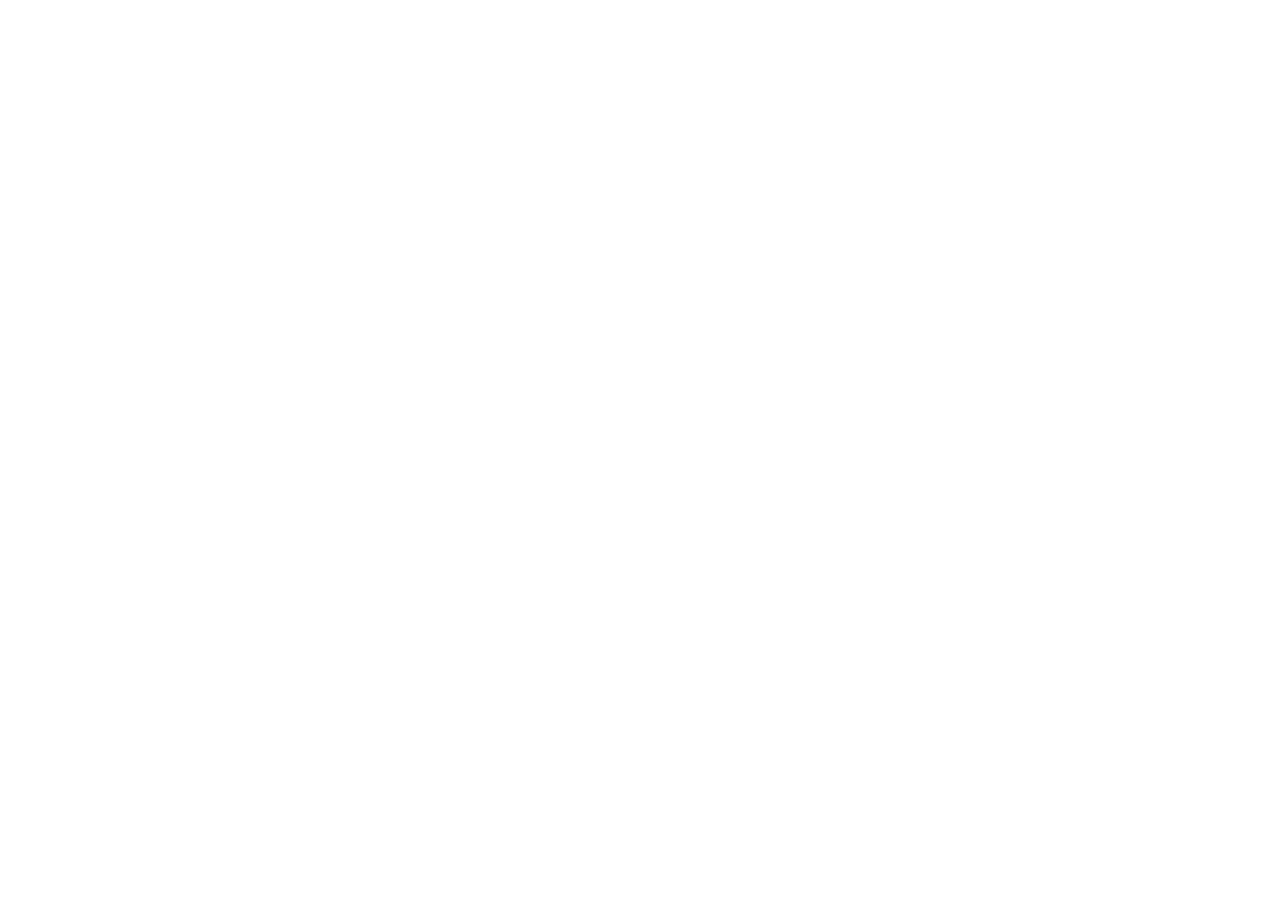
==== index.html @ 4617fd54 "first commit" ====
<!DOCTYPE html>
<html lang="en">
  <head>
    <meta charset="UTF-8" />
    <meta http-equiv="X-UA-Compatible" content="IE=edge" />
    <meta name="viewport" content="width=device-width, initial-scale=1.0" />
    <title>Profile card component</title>
  </head>
  <body>
      
  </body>
</html>
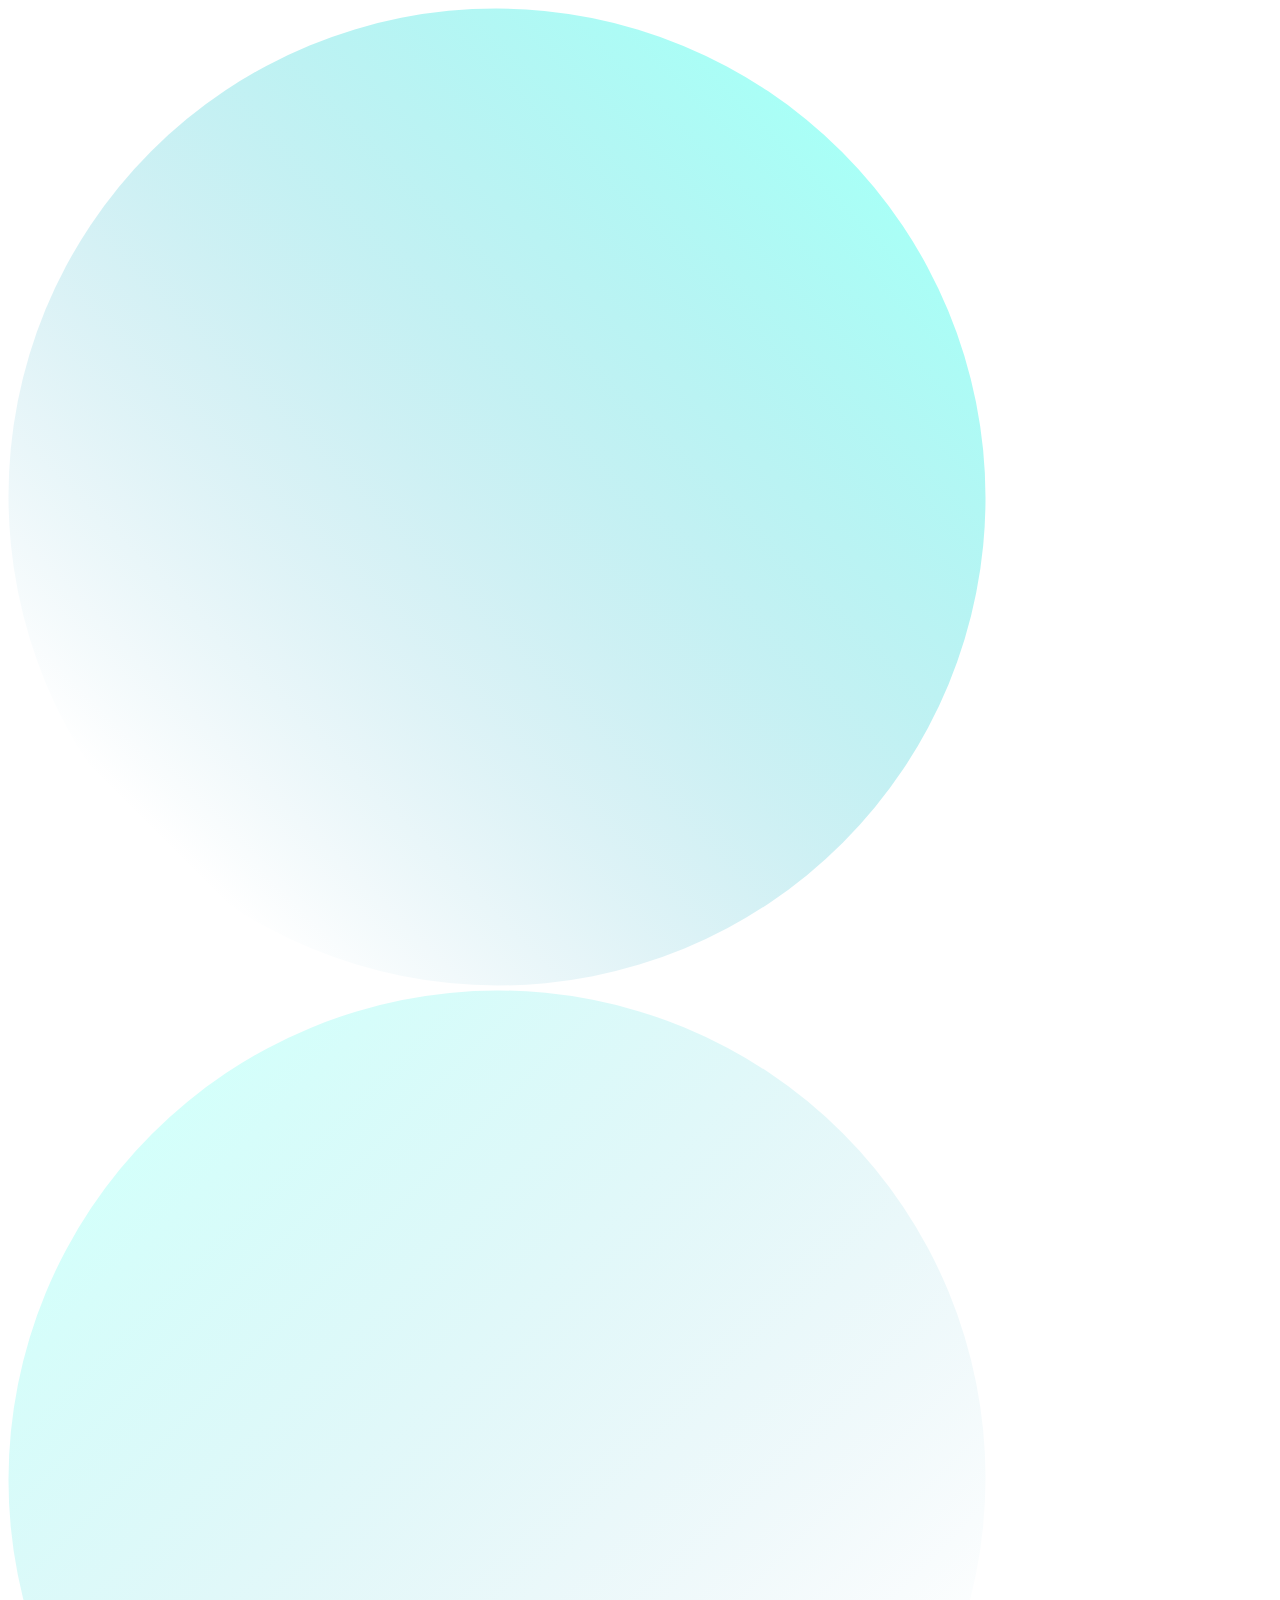
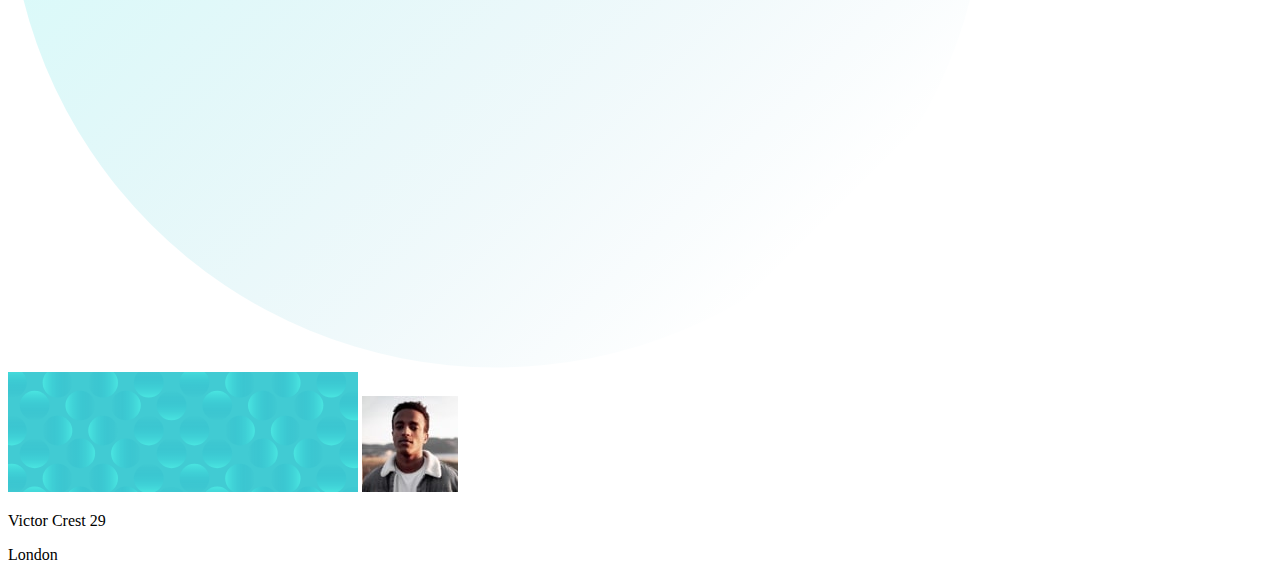
==== commit 7b9a7f57: "Agregando imagenes al html" ====
--- a/index.html
+++ b/index.html
@@ -4,9 +4,29 @@
     <meta charset="UTF-8" />
     <meta http-equiv="X-UA-Compatible" content="IE=edge" />
     <meta name="viewport" content="width=device-width, initial-scale=1.0" />
+    <link rel="stylesheet" href="css/styles.css" />
     <title>Profile card component</title>
   </head>
+
   <body>
-      
+    <img src="assets/images/top-circle.svg" alt="top circle" />
+    <img src="assets/images/bottom-circle.svg" alt="bottom circle" />
+    <article class="card">
+      <header class="card__header">
+        <img src="assets/images/card-pattern.svg" alt="pattern card" />
+        <img src="assets/images/victor.jpg" alt="profile image" />
+      </header>
+      <section class="card__body">
+        <p class="card__text">
+          Victor Crest
+          <span class="card__text card__text--light">
+            29
+          </span>
+            <p class="card__text card__text--light">
+              London
+            </p>
+        </p>
+      </section>
+    </article>
   </body>
 </html>
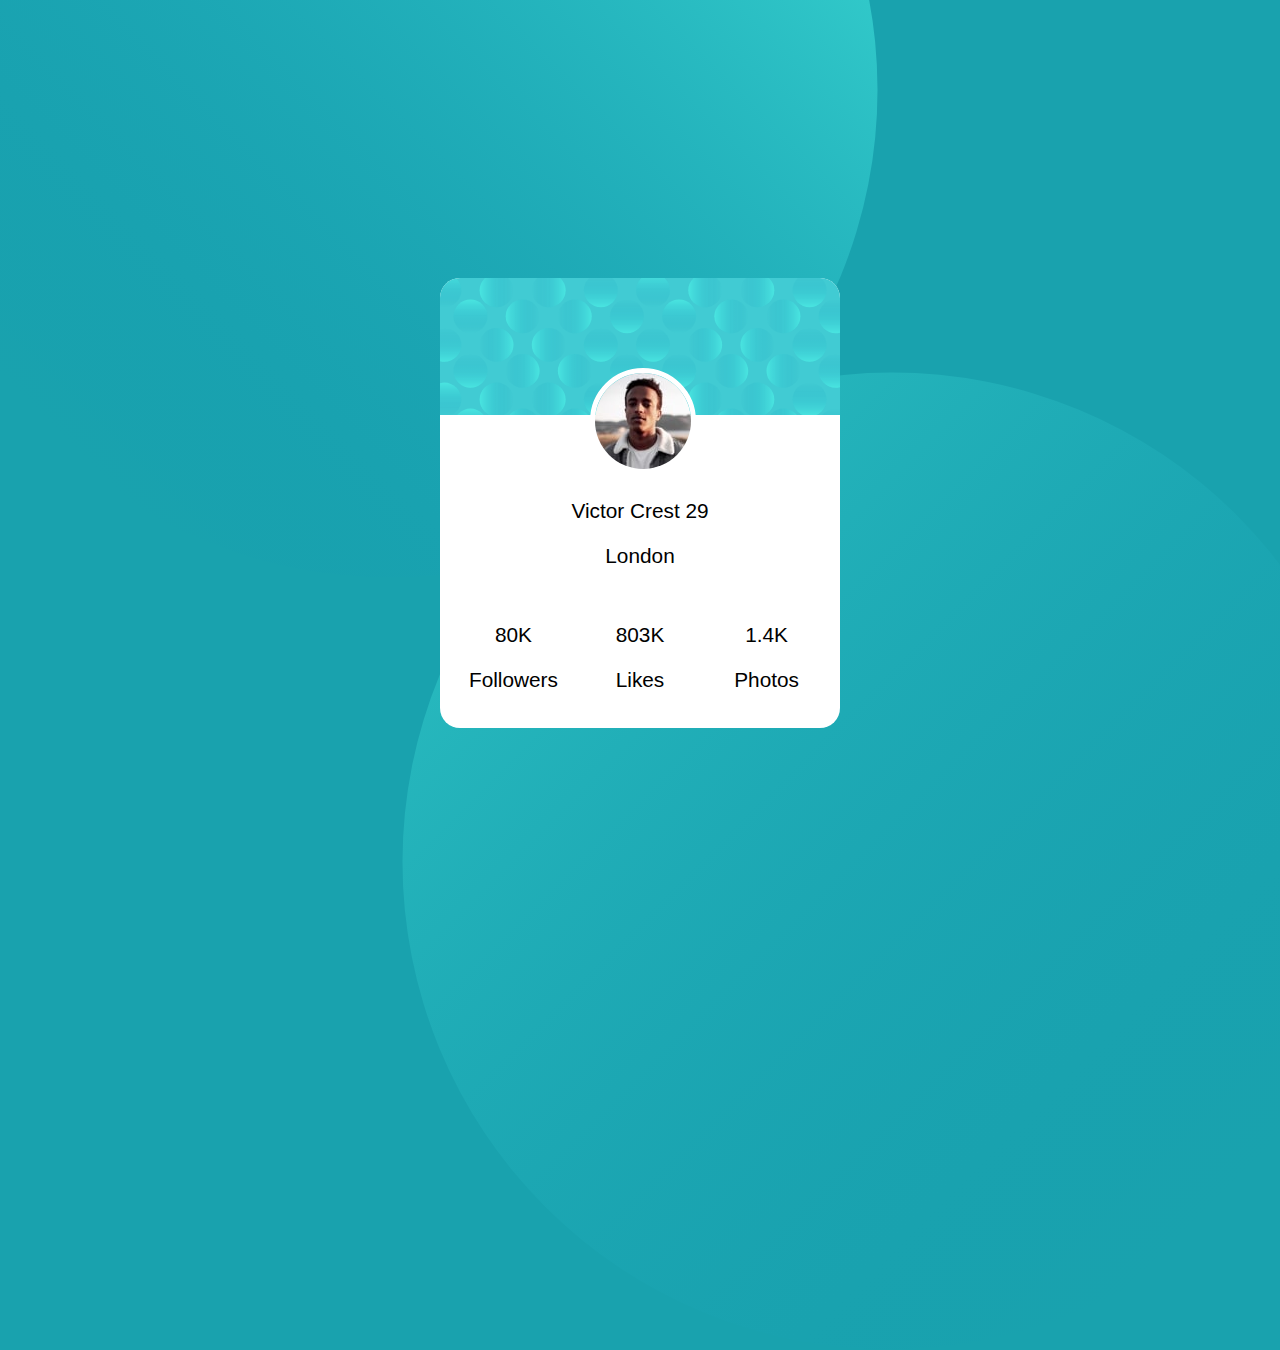
==== commit 5cf35ae3: "Agregando estilos y posicionamiento" ====
--- a/index.html
+++ b/index.html
@@ -4,17 +4,23 @@
     <meta charset="UTF-8" />
     <meta http-equiv="X-UA-Compatible" content="IE=edge" />
     <meta name="viewport" content="width=device-width, initial-scale=1.0" />
-    <link rel="stylesheet" href="css/styles.css" />
+    <link rel="stylesheet" href="css/styles-dist.css" />
     <title>Profile card component</title>
   </head>
 
   <body>
-    <img src="assets/images/top-circle.svg" alt="top circle" />
-    <img src="assets/images/bottom-circle.svg" alt="bottom circle" />
+    <img src="assets/images/top-circle.svg" alt="top circle" 
+    class="bg-image bg-image--top"/>
+    <img src="assets/images/bottom-circle.svg" alt="bottom circle"
+    class="bg-image bg-image--bottom" />
     <article class="card">
       <header class="card__header">
-        <img src="assets/images/card-pattern.svg" alt="pattern card" />
-        <img src="assets/images/victor.jpg" alt="profile image" />
+        <img class="card__header-image"
+         src="assets/images/card-pattern.svg" alt="pattern card"
+         />
+        <img class="card__header-profile"
+         src="assets/images/victor.jpg" alt="profile image"
+          />
       </header>
       <section class="card__body">
         <p class="card__text">
@@ -27,6 +33,20 @@
             </p>
         </p>
       </section>
+      <footer class="card__footer">
+        <div class="card__stats">
+          <p class="card__number">80K</p>
+          <p class="card__text card__text--light">Followers</p>
+        </div>
+        <div class="card__stats">
+          <p class="card__number">803K</p>
+          <p class="card__text card__text--light">Likes</p>
+        </div>
+        <div class="card__stats">
+          <p class="card__number">1.4K</p>
+          <p class="card__text card__text--light">Photos</p>
+        </div>
+      </footer>
     </article>
   </body>
 </html>
--- a/css/styles-dist.css
+++ b/css/styles-dist.css
@@ -0,0 +1 @@
+body{background-color:hsl(185,75%,39%);font-family:sans-serif;font-size:1.3em;overflow:hidden}.bg-image{position:absolute}.bg-image--top{top:-400px;left:-100px}.bg-image--bottom{bottom:-450px;right:-100px}.card{position:relative;top:30vh;width:400px;height:450px;margin-left:auto;margin-right:auto;background-color:#fff;border-radius:20px;overflow:hidden}.card__header{position:relative;height:120px;text-align:center}.card__header-image{position:absolute;top:0;left:0;width:100%}.card__header-profile{position:absolute;top:90px;left:150px;border-radius:50%;border:5px solid #fff;background-color:#fff}.card__body{position:absolute;top:200px;width:100%;height:100px;text-align:center}.card__footer{position:absolute;width:100%;bottom:15px;text-align:center}.card__stats{display:inline-block;margin:0 0.5em;width:100px;text-align:center}